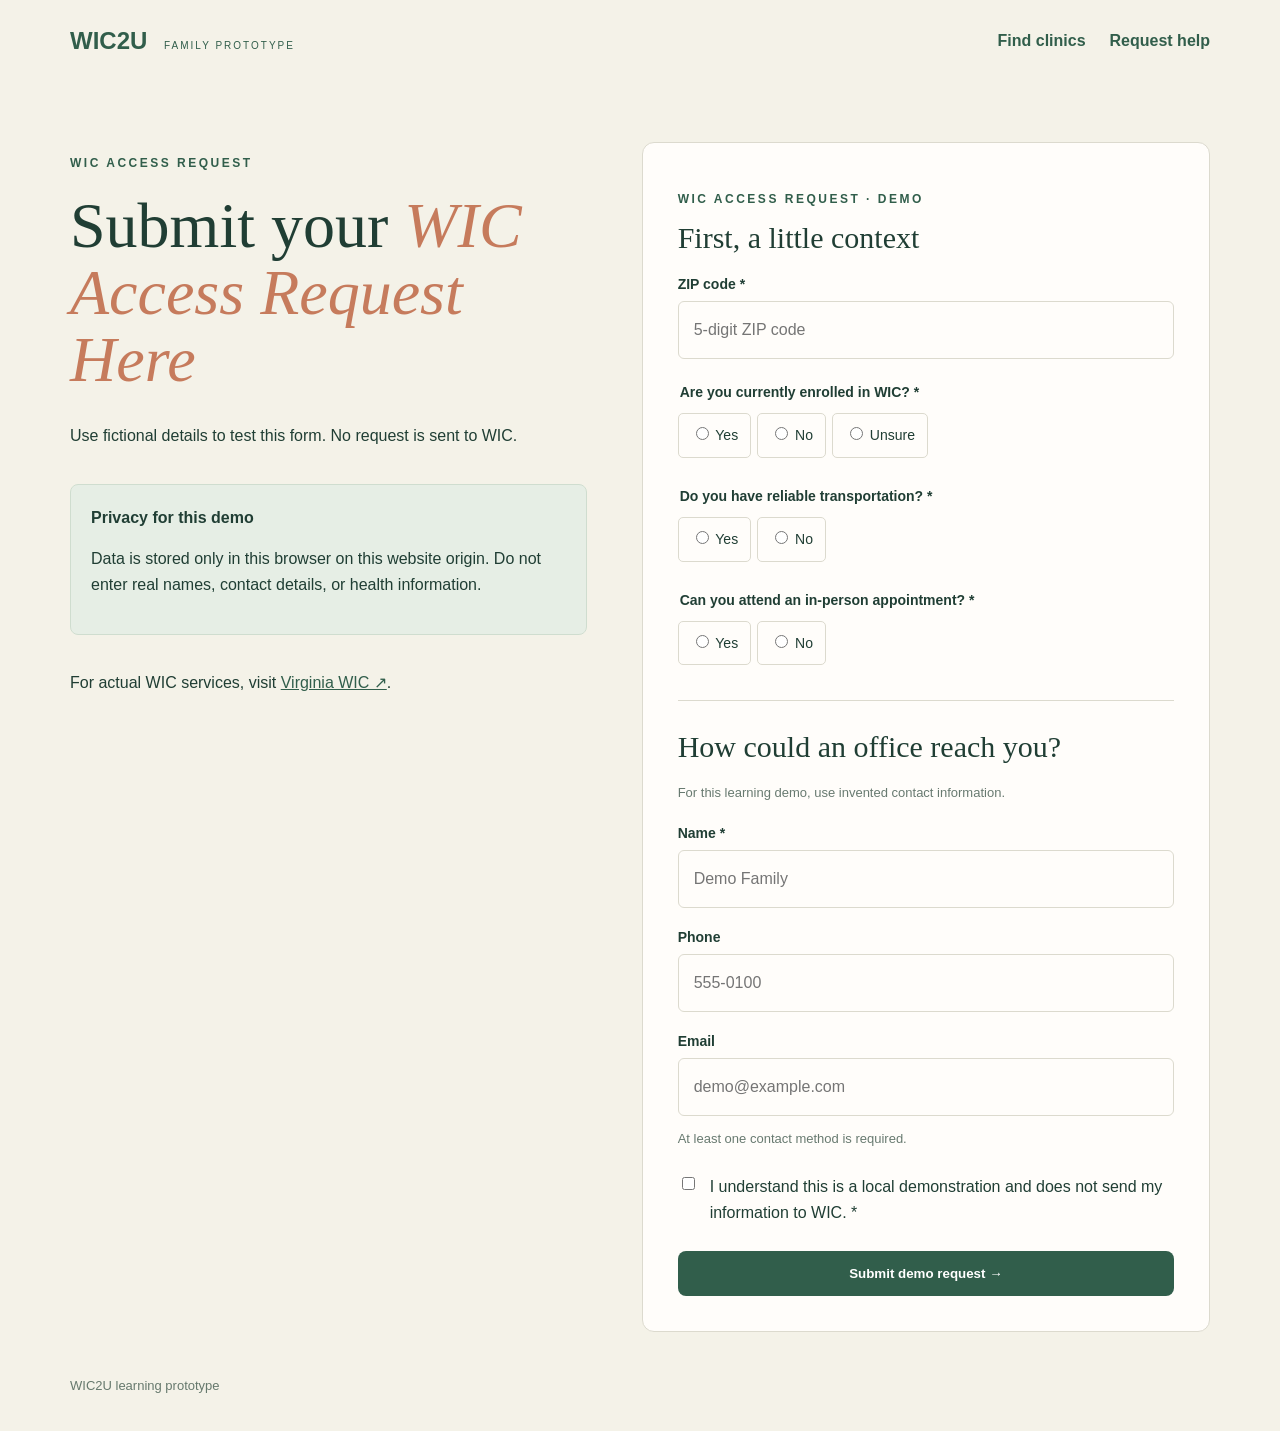
==== request.html @ 91643e6a "Add initial WIC2U basic prototype" ====
<!doctype html><html lang="en"><head><meta charset="utf-8"><meta name="viewport" content="width=device-width,initial-scale=1"><title>WIC2U | Request support</title><link rel="stylesheet" href="style.css"></head><body><header><a class="brand" href="index.html">WIC2U <small>FAMILY PROTOTYPE</small></a><nav><a href="index.html#clinics">Find clinics</a><a href="request.html">Request help</a></nav></header><main class="request-layout"><aside><p class="eyebrow">WIC ACCESS REQUEST</p><h1>Submit your <em>WIC Access Request Here</em></h1><p>Use fictional details to test this form. No request is sent to WIC.</p><div class="info"><strong>Privacy for this demo</strong><p>Data is stored only in this browser on this website origin. Do not enter real names, contact details, or health information.</p></div><p>For actual WIC services, visit <a href="https://www.vdh.virginia.gov/wic/" target="_blank" rel="noopener">Virginia WIC ↗</a>.</p></aside><section class="formcard"><form id="requestForm"><p class="eyebrow">WIC ACCESS REQUEST · DEMO</p><h2>First, a little context</h2><label for="zip">ZIP code *</label><input id="zip" name="zip" required pattern="[0-9]{5}" maxlength="5" placeholder="5-digit ZIP code"><fieldset><legend>Are you currently enrolled in WIC? *</legend><label><input type="radio" name="enrolled" value="Yes" required> Yes</label><label><input type="radio" name="enrolled" value="No"> No</label><label><input type="radio" name="enrolled" value="Unsure"> Unsure</label></fieldset><fieldset><legend>Do you have reliable transportation? *</legend><label><input type="radio" name="transport" value="Yes" required> Yes</label><label><input type="radio" name="transport" value="No"> No</label></fieldset><fieldset><legend>Can you attend an in-person appointment? *</legend><label><input type="radio" name="appointment" value="Yes" required> Yes</label><label><input type="radio" name="appointment" value="No"> No</label></fieldset><hr><h2>How could an office reach you?</h2><p class="note">For this learning demo, use invented contact information.</p><label for="name">Name *</label><input id="name" name="name" required placeholder="Demo Family"><label for="phone">Phone</label><input id="phone" name="phone" type="tel" placeholder="555-0100"><label for="email">Email</label><input id="email" name="email" type="email" placeholder="demo@example.com"><p class="note">At least one contact method is required.</p><label class="check"><input type="checkbox" name="consent" required> I understand this is a local demonstration and does not send my information to WIC. *</label><button type="submit" class="button wide">Submit demo request →</button></form><div id="success" hidden role="status"><h2>Demo request saved!</h2><p>Your confirmation code:</p><div id="code" class="confirmation"></div><p>Your request was saved in this browser only. <strong>No coordinator has been notified.</strong> For real assistance, contact Virginia WIC directly.</p><a class="button" href="index.html">Return home</a></div></section></main><footer>WIC2U learning prototype</footer><script src="request.js"></script></body></html>
---- style.css ----
:root{
--cream:#f4f2e8;
--ink:#203e34;
--green:#315e4b;
--rust:#c67b5c;
--line:#dcdace
}
*{
box-sizing:border-box}html{scroll-behavior:smooth}body{margin:0;
background:var(--cream);color:var(--ink);
font:16px/1.6 Arial,sans-serif}header,main,footer{max-width:1200px;
margin:auto;padding:22px 30px}header{display:flex;
justify-content:space-between;
align-items:center}a{color:var(--green)}.brand{text-decoration:none;
font-weight:800;
font-size:24px}.brand small{font:10px Arial;
letter-spacing:2px;
margin-left:10px}nav{display:flex;
gap:24px}nav a{text-decoration:none;
font-weight:600}.hero{min-height:540px;
display:grid;
grid-template-columns:1fr 1fr;
align-items:center;
gap:50px;
padding:40px 0 90px}.eyebrow{font-size:12px;
letter-spacing:2.5px;
font-weight:bold;
color:var(--green)}h1,h2,h3{font-family:Georgia,serif;
font-weight:normal;
line-height:1.05}h1{font-size:clamp(48px,6vw,90px);
margin:18px 0 30px}h1 em{color:var(--rust)}h2{font-size:45px;
margin:12px 0 20px}h3{font-size:31px;
margin:30px 0 14px}.hero p:not(.eyebrow){max-width:550px}.actions{display:flex;
align-items:center;
gap:25px;
flex-wrap:wrap;
margin-top:30px}.button{display:inline-block;
background:var(--green);
color:white;

border:0;
border-radius:8px;
padding:15px 22px;
text-decoration:none;
font-weight:700;
cursor:pointer}.textlink{font-weight:bold;


text-decoration:none}.art{height:350px;
background:radial-gradient(circle at 75% 22%,#d9b98b 0 8%,transparent 8.3%),linear-gradient(150deg,#cbd8cb 0 50%,#8ba998 50% 70%,#47745e 70%);
border-radius:45% 45% 15px 15px;
display:flex;
align-items:end;
padding:40px;
color:white;
font:32px Georgia,serif
}.note{font-size:13px;
color:#687a70
}.filters{display:flex;
gap:12px;
background:#eae9df;
padding:16px;
border:1px solid var(--line);
border-radius:10px
}.filters input{
flex:1}.filters select{
min-width:200px}input:not([type=radio]):not([type=checkbox]),select{padding:15px;
border:1px solid var(--line);
border-radius:6px;
background:#fffdfa;
font:inherit;
width:100%}#map{height:430px;
border-radius:12px;
z-index:0}.cards{display:grid;grid-template-columns:repeat(3,1fr);
gap:16px}.clinic{background:#fffdfa;
border:1px solid var(--line);
padding:22px;
border-radius:10px}.clinic h4{font:25px Georgia,serif;
margin:0}.clinic p{margin:8px 0}.clinic small{color:#7c887f}.request-layout{display:grid;
grid-template-columns:1fr 1.1fr;
gap:55px;
align-items:start;
padding-top:60px}.request-layout aside{position:sticky;
top:20px}.request-layout h1{font-size:clamp(45px,5vw,70px)}.info{background:#e6eee5;
padding:20px;
border:1px solid #cfddcf;
border-radius:8px;
margin:35px 0}.formcard{background:#fffdfa;
border:1px solid var(--line);
padding:35px;
border-radius:12px}.formcard h2{font-size:30px}.formcard label:not(.check){display:block;
font-size:14px;
font-weight:bold;
margin:18px 0 6px}.formcard fieldset{border:0;
padding:0;
margin:22px 0}.formcard legend{font-weight:bold;
font-size:14px;
margin-bottom:10px}.formcard fieldset label{display:inline-block!important;
padding:10px 12px;
border:1px solid var(--line);
border-radius:5px;
margin:0 6px 5px 0!important;
font-weight:normal!important}.check{display:flex;
gap:12px;
align-items:start;
margin:25px 0}.wide{width:100%}.confirmation{font-size:27px;
font-weight:bold;
letter-spacing:2px;
background:#e6eee5;
padding:15px;
border-radius:8px}hr{border:0;
border-top:1px solid var(--line);
margin:30px 0}footer{font-size:13px;
color:#66796d;
padding-bottom:35px
}@media(max-width:750px){
.hero,.request-layout{
grid-template-columns:1fr
}.cards{
grid-template-columns:1fr
}.hero{
gap:15px;padding:20px 0
}.art{
height:240px
}.request-layout aside{
position:static
}.filters{
flex-direction:column
}header{
flex-direction:column;gap:10px
}.formcard{
padding:20px}}
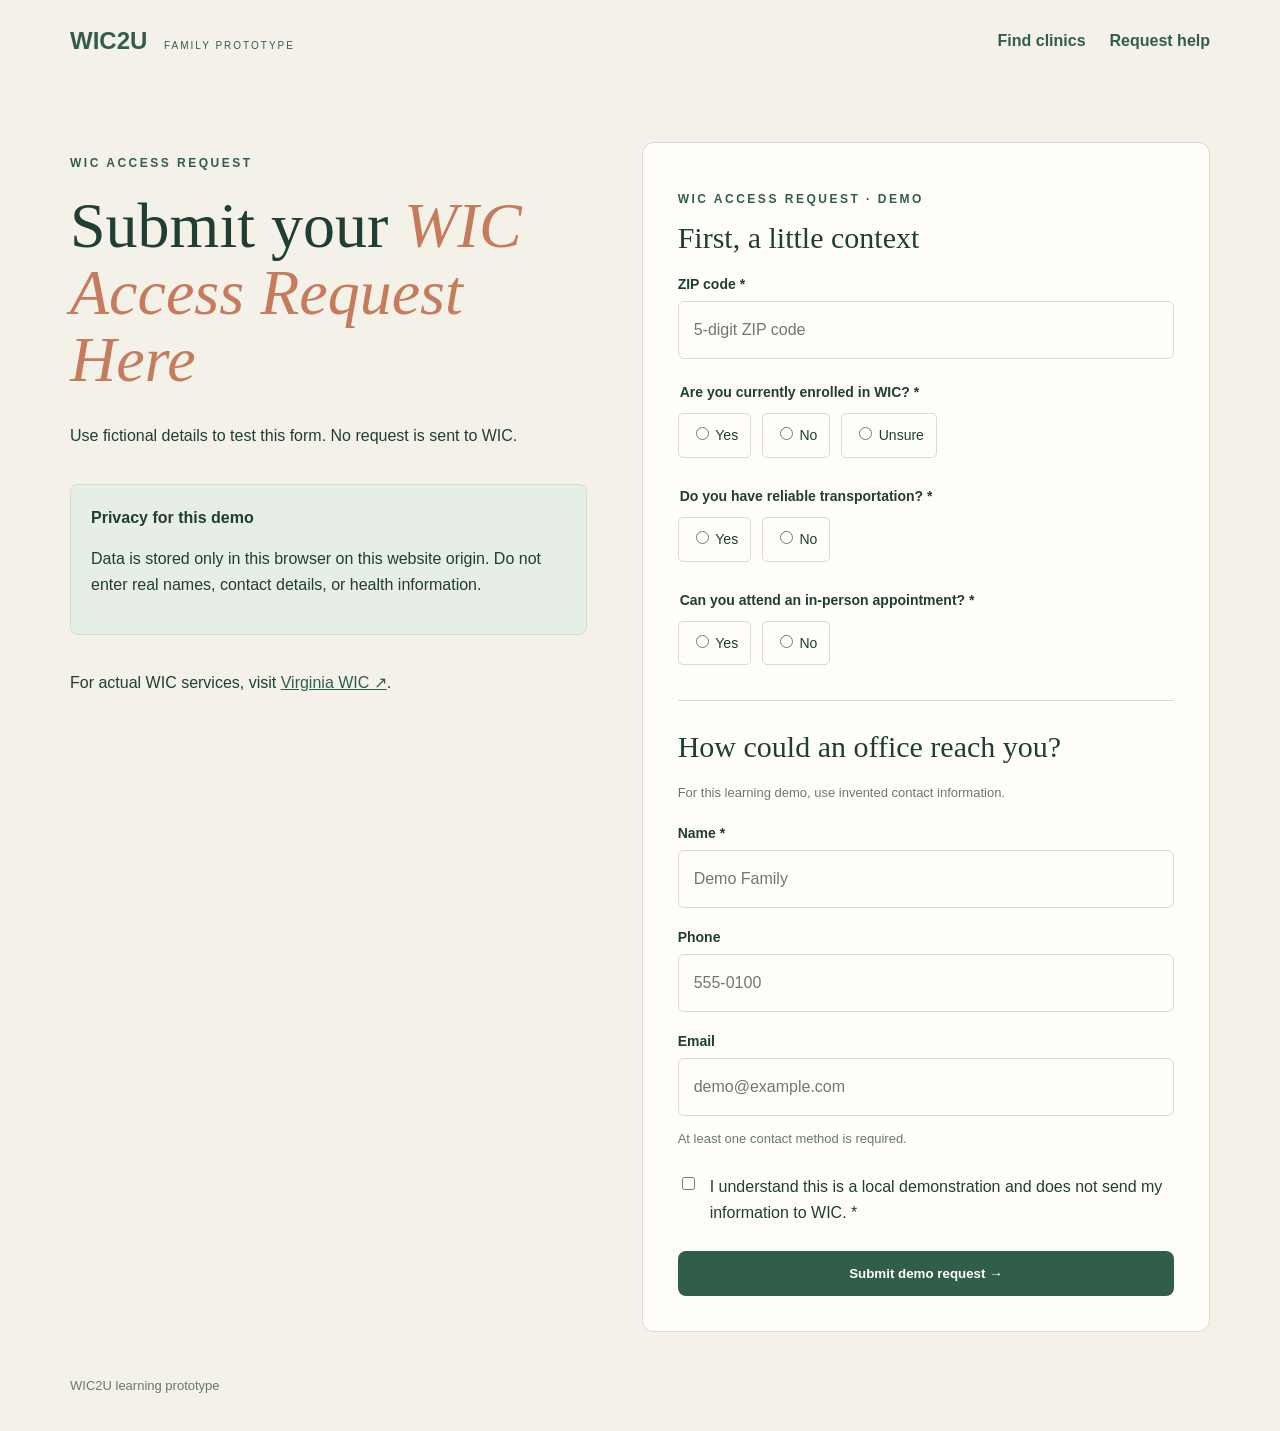
==== commit ba97dbff: "Update request.html" ====
--- a/request.html
+++ b/request.html
@@ -1 +1,65 @@
-<!doctype html><html lang="en"><head><meta charset="utf-8"><meta name="viewport" content="width=device-width,initial-scale=1"><title>WIC2U | Request support</title><link rel="stylesheet" href="style.css"></head><body><header><a class="brand" href="index.html">WIC2U <small>FAMILY PROTOTYPE</small></a><nav><a href="index.html#clinics">Find clinics</a><a href="request.html">Request help</a></nav></header><main class="request-layout"><aside><p class="eyebrow">WIC ACCESS REQUEST</p><h1>Submit your <em>WIC Access Request Here</em></h1><p>Use fictional details to test this form. No request is sent to WIC.</p><div class="info"><strong>Privacy for this demo</strong><p>Data is stored only in this browser on this website origin. Do not enter real names, contact details, or health information.</p></div><p>For actual WIC services, visit <a href="https://www.vdh.virginia.gov/wic/" target="_blank" rel="noopener">Virginia WIC ↗</a>.</p></aside><section class="formcard"><form id="requestForm"><p class="eyebrow">WIC ACCESS REQUEST · DEMO</p><h2>First, a little context</h2><label for="zip">ZIP code *</label><input id="zip" name="zip" required pattern="[0-9]{5}" maxlength="5" placeholder="5-digit ZIP code"><fieldset><legend>Are you currently enrolled in WIC? *</legend><label><input type="radio" name="enrolled" value="Yes" required> Yes</label><label><input type="radio" name="enrolled" value="No"> No</label><label><input type="radio" name="enrolled" value="Unsure"> Unsure</label></fieldset><fieldset><legend>Do you have reliable transportation? *</legend><label><input type="radio" name="transport" value="Yes" required> Yes</label><label><input type="radio" name="transport" value="No"> No</label></fieldset><fieldset><legend>Can you attend an in-person appointment? *</legend><label><input type="radio" name="appointment" value="Yes" required> Yes</label><label><input type="radio" name="appointment" value="No"> No</label></fieldset><hr><h2>How could an office reach you?</h2><p class="note">For this learning demo, use invented contact information.</p><label for="name">Name *</label><input id="name" name="name" required placeholder="Demo Family"><label for="phone">Phone</label><input id="phone" name="phone" type="tel" placeholder="555-0100"><label for="email">Email</label><input id="email" name="email" type="email" placeholder="demo@example.com"><p class="note">At least one contact method is required.</p><label class="check"><input type="checkbox" name="consent" required> I understand this is a local demonstration and does not send my information to WIC. *</label><button type="submit" class="button wide">Submit demo request →</button></form><div id="success" hidden role="status"><h2>Demo request saved!</h2><p>Your confirmation code:</p><div id="code" class="confirmation"></div><p>Your request was saved in this browser only. <strong>No coordinator has been notified.</strong> For real assistance, contact Virginia WIC directly.</p><a class="button" href="index.html">Return home</a></div></section></main><footer>WIC2U learning prototype</footer><script src="request.js"></script></body></html>
+<!doctype html>
+<html lang="en">
+  <head>
+    <meta charset="utf-8">
+    <meta name="viewport" content="width=device-width,initial-scale=1">
+    <title>
+      WIC2U | Request support
+    </title>
+    <link rel="stylesheet" href="style.css">
+  </head>
+  <body>
+    <header>
+      <a class="brand" href="index.html">
+        WIC2U <small>
+          FAMILY PROTOTYPE</small>
+      </a><nav><a href="index.html#clinics">
+        Find clinics</a><a href="request.html">
+          Request help</a></nav>
+    </header>
+    <main class="request-layout">
+      <aside>
+        <p class="eyebrow">WIC ACCESS REQUEST</p><h1>
+          Submit your <em>WIC Access Request Here</em>
+        </h1><p>Use fictional details to test this form. No request is sent to WIC.
+        </p><div class="info">
+          <strong>
+            Privacy for this demo</strong><p>
+              Data is stored only in this browser on this website origin. Do not enter real names, contact details, or health information.
+            </p></div><p>
+              For actual WIC services, visit <a href="https://www.vdh.virginia.gov/wic/" target="_blank" rel="noopener">Virginia WIC ↗</a>.</p>
+      </aside><section class="formcard">
+        <form id="requestForm">
+          <p class="eyebrow">WIC ACCESS REQUEST · DEMO</p>
+          <h2>First, a little context</h2><label for="zip">
+            ZIP code *</label>
+          <input id="zip" name="zip" required pattern="[0-9]{5}" maxlength="5" placeholder="5-digit ZIP code">
+          <fieldset><legend>Are you currently enrolled in WIC? *</legend>
+            <label><input type="radio" name="enrolled" value="Yes" required> Yes</label>
+            <label><input type="radio" name="enrolled" value="No"> No</label>
+            <label><input type="radio" name="enrolled" value="Unsure"> Unsure</label></fieldset>
+          <fieldset><legend>Do you have reliable transportation? *</legend><label>
+            <input type="radio" name="transport" value="Yes" required> Yes</label>
+            <label><input type="radio" name="transport" value="No"> No</label></fieldset>
+          <fieldset><legend>Can you attend an in-person appointment? *</legend>
+            <label><input type="radio" name="appointment" value="Yes" required> Yes</label>
+            <label><input type="radio" name="appointment" value="No"> No</label>
+          </fieldset><hr><h2>How could an office reach you?</h2><p class="note">
+            For this learning demo, use invented contact information.</p><label for="name">Name *</label>
+          <input id="name" name="name" required placeholder="Demo Family"><label for="phone">Phone</label>
+          <input id="phone" name="phone" type="tel" placeholder="555-0100">
+          <label for="email">Email</label><input id="email" name="email" type="email" placeholder="demo@example.com">
+          <p class="note">At least one contact method is required.</p><label class="check">
+            <input type="checkbox" name="consent" required>
+            I understand this is a local demonstration and does not send my information to WIC. *</label>
+          <button type="submit" class="button wide">Submit demo request →</button>
+        </form><div id="success" hidden role="status"><h2>Demo request saved!</h2>
+          <p>Your confirmation code:</p><div id="code" class="confirmation"></div>
+          <p>Your request was saved in this browser only. <strong>
+            No coordinator has been notified.</strong> This is a basic prototype developed for educational purposes. For real assistance, contact Virginia WIC directly.</p>
+          <a class="button" href="index.html">Return home</a>
+        </div></section></main><footer>WIC2U learning prototype</footer><script src="request.js">
+          
+        </script>
+  </body>
+</html>
